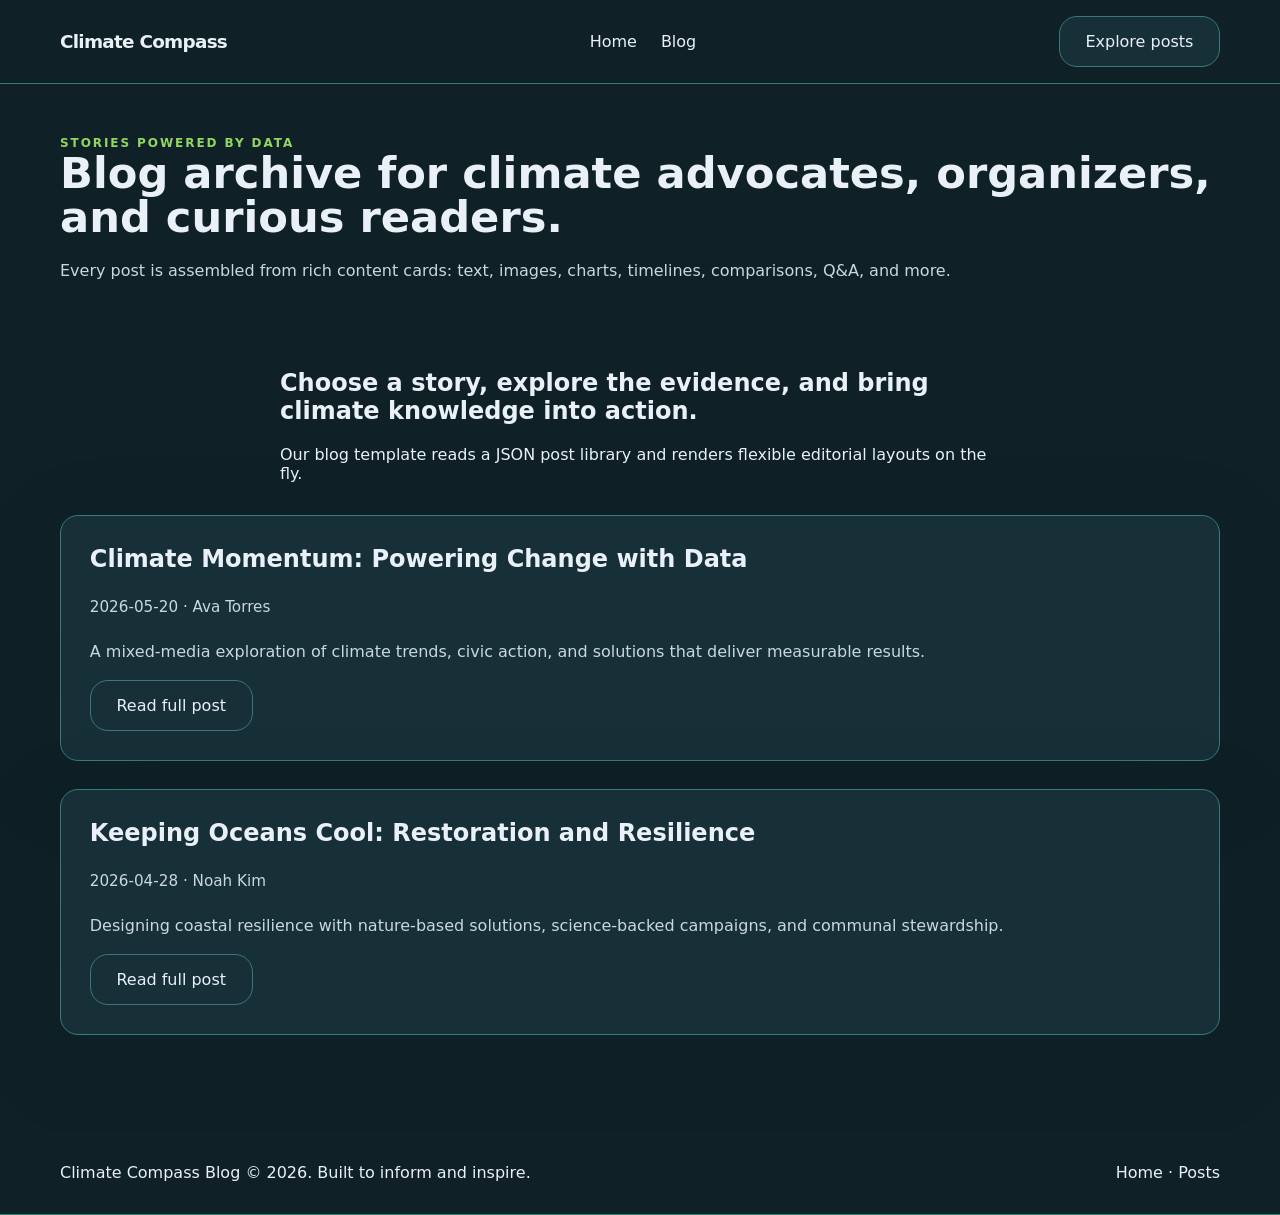
==== blog.html @ 707732d9 "create website" ====
<!DOCTYPE html>
<html lang="en">
<head>
  <meta charset="UTF-8" />
  <meta name="viewport" content="width=device-width, initial-scale=1.0" />
  <title>Climate Compass Blog | Stories & Data</title>
  <link rel="stylesheet" href="styles.css" />
</head>
<body>
  <header class="site-header">
    <div class="container header-inner">
      <a class="brand" href="index.html">Climate Compass</a>
      <nav class="nav-links">
        <a href="index.html">Home</a>
        <a href="blog.html">Blog</a>
      </nav>
      <a class="button button-secondary" href="#posts">Explore posts</a>
    </div>
  </header>

  <main>
    <section class="page-hero">
      <div class="container">
        <span class="eyebrow">Stories powered by data</span>
        <h1>Blog archive for climate advocates, organizers, and curious readers.</h1>
        <p>Every post is assembled from rich content cards: text, images, charts, timelines, comparisons, Q&A, and more.</p>
      </div>
    </section>

    <section class="container blog-intro">
      <div class="blog-meta">
        <div class="blog-summary">
          <h2>Choose a story, explore the evidence, and bring climate knowledge into action.</h2>
          <p>Our blog template reads a JSON post library and renders flexible editorial layouts on the fly.</p>
        </div>
      </div>
    </section>

    <section id="posts" class="container" aria-live="polite">
      <div id="post-list" class="post-list"></div>
      <div id="post-content" class="post-content"></div>
    </section>
  </main>

  <footer class="site-footer">
    <div class="container footer-grid">
      <p>Climate Compass Blog © 2026. Built to inform and inspire.</p>
      <p><a href="index.html">Home</a> · <a href="#posts">Posts</a></p>
    </div>
  </footer>

  <script src="script.js"></script>
</body>
</html>
---- styles.css ----
:root {
  color-scheme: dark;
  --bg: #0f2026;
  --bg-alt: #173038;
  --surface: #1f3d3d;
  --surface-soft: #387a7a;
  --text: #e9f0f7;
  --muted: #c8d7e0;
  --accent: #92d662;
  --accent-strong: #de5536;
  --border: #387a7a;
  --shadow: 0 24px 80px rgba(15, 32, 38, 0.28);
  --radius: 18px;
  font-family: Inter, system-ui, -apple-system, BlinkMacSystemFont, "Segoe UI", sans-serif;
}

* {
  box-sizing: border-box;
}

html {
  scroll-behavior: smooth;
}

body {
  margin: 0;
  min-height: 100vh;
  background: var(--bg);
  color: var(--text);
}

img {
  max-width: 100%;
  display: block;
}

a {
  color: inherit;
  text-decoration: none;
}

button,
input,
textarea,
select {
  font: inherit;
}

.container {
  width: min(1160px, calc(100% - 2rem));
  margin: 0 auto;
}

.site-header,
.site-footer {
  position: sticky;
  top: 0;
  z-index: 10;
  backdrop-filter: blur(16px);
  background: var(--bg);
  border-bottom: 1px solid var(--surface-soft);
}

.header-inner,
.footer-grid {
  display: flex;
  align-items: center;
  justify-content: space-between;
  gap: 1rem;
  padding: 1rem 0;
}

.brand {
  font-weight: 700;
  letter-spacing: -.04em;
  font-size: 1.15rem;
}

.nav-links {
  display: flex;
  gap: 1.5rem;
  flex-wrap: wrap;
  align-items: center;
}

.page-hero,
.hero {
  padding: 4rem 0;
}

.hero-grid,
.impact-grid,
.grid-3,
.stat-grid {
  display: grid;
  gap: 1.5rem;
}

.hero-grid {
  grid-template-columns: 1.1fr 0.9fr;
  align-items: center;
}

.hero-copy h1,
.page-hero h1 {
  font-size: clamp(2.7rem, 3vw, 4.4rem);
  line-height: 1.02;
  margin: 0;
}

.eyebrow {
  color: var(--accent);
  text-transform: uppercase;
  font-weight: 700;
  letter-spacing: 0.16em;
  font-size: 0.75rem;
}

.hero-copy p,
.section-intro p,
.page-hero p,
.spotlight-card p,
.feature-card p,
.stat-box p,
.post-card p {
  color: var(--muted);
  line-height: 1.85;
}

.hero-actions {
  display: flex;
  flex-wrap: wrap;
  gap: 1rem;
  margin-top: 1.75rem;
}

.button {
  border: none;
  display: inline-flex;
  align-items: center;
  justify-content: center;
  padding: 0.95rem 1.6rem;
  border-radius: 18px;
  cursor: pointer;
  transition: transform 0.2s ease, box-shadow 0.2s ease, background 0.2s ease;
}

.button:hover {
  transform: translateY(-1px);
}

.button-primary {
  background: var(--accent);
  color: var(--bg);
  box-shadow: 0 18px 40px rgba(15, 32, 38, 0.25);
}

.button-secondary,
.button-ghost {
  background: var(--bg-alt);
  color: var(--text);
  border: 1px solid var(--surface-soft);
}

.button-ghost:hover,
.button-secondary:hover {
  background: var(--surface);
}

.hero-media {
  display: grid;
  gap: 1rem;
}

.hero-card,
.feature-card,
.spotlight-card,
.post-card,
.content-card,
.timeline-event,
.qa-item,
.chart-card {
  background: var(--bg-alt);
  border: 1px solid var(--border);
  border-radius: var(--radius);
  box-shadow: var(--shadow);
  padding: 1.8rem;
}

.hero-card {
  min-height: 340px;
  display: flex;
  flex-direction: column;
  justify-content: space-between;
}

.hero-card-label {
  color: var(--accent);
  font-weight: 700;
  letter-spacing: 0.08em;
  text-transform: uppercase;
  margin-bottom: 1rem;
}

.section-light,
.page-hero,
.spotlight-section,
.post-content {
  padding: 3rem 0;
}

.section-light {
  background: #173038;
}

.section-dark {
  padding: 3rem 0;
}

.section-dark .container {
  display: grid;
  gap: 2rem;
}

.section-intro,
.blog-intro {
  max-width: 720px;
  margin-bottom: 2rem;
}

.grid-3 {
  grid-template-columns: repeat(3, minmax(0, 1fr));
}

.feature-card {
  min-height: 220px;
}

.impact-grid {
  grid-template-columns: 1.1fr 0.9fr;
  align-items: stretch;
}

.impact-stat-grid {
  display: grid;
  grid-template-columns: repeat(3, minmax(0, 1fr));
  gap: 1rem;
}

.stat-box {
  padding: 1.6rem;
  border-radius: 24px;
  background: #1f3d3d;
}

.stat-box strong {
  display: block;
  font-size: 2rem;
  margin-bottom: 0.7rem;
}

.spotlight-section {
  display: flex;
  justify-content: center;
}

.spotlight-card {
  display: grid;
  grid-template-columns: 1fr auto;
  gap: 1.5rem;
  align-items: center;
  padding: 2rem;
}

.post-list,
.post-content {
  display: grid;
  gap: 1.75rem;
}

.post-card {
  padding: 1.8rem;
}

.post-card h2,
.post-card h3,
.content-card h3,
.content-card h4,
.chart-card h3,
.timeline-event h4,
.qa-item h4 {
  margin-top: 0;
}

.post-card .meta,
.content-card .meta {
  color: var(--muted);
  font-size: 0.95rem;
  margin-bottom: 1rem;
}

.post-card p,
.content-card p {
  margin: 0.85rem 0;
}

.card-row {
  display: grid;
  gap: 1rem;
}

.card-row.columns-2 {
  grid-template-columns: repeat(2, minmax(0, 1fr));
}

.figure-grid {
  display: grid;
  gap: 1rem;
}

.figure-grid.columns-2 {
  grid-template-columns: repeat(2, minmax(0, 1fr));
}

.figure-grid img {
  border-radius: 20px;
  object-fit: cover;
  aspect-ratio: 4 / 3;
}

.figure-grid .figure-caption {
  font-size: 0.95rem;
  color: var(--muted);
  margin-top: 0.7rem;
}

.carousel {
  position: relative;
  overflow: hidden;
  border-radius: 24px;
}

.carousel img {
  width: 100%;
  display: block;
}

.carousel-controls {
  position: absolute;
  inset: 0;
  display: flex;
  justify-content: space-between;
  align-items: center;
  padding: 0 1rem;
  pointer-events: none;
}

.carousel-button {
  pointer-events: auto;
  background: #0f2026;
  border: none;
  color: #fff;
  width: 2.4rem;
  height: 2.4rem;
  border-radius: 999px;
  display: grid;
  place-items: center;
}

.chart-card {
  padding: 1.75rem;
}

.chart-canvas,
.radar-canvas,
.scatter-canvas {
  width: 100%;
  max-width: 100%;
  height: 320px;
}

.table-chart {
  width: 100%;
  border-collapse: collapse;
}

.table-chart th,
.table-chart td {
  padding: 0.95rem 0.85rem;
  border-bottom: 1px solid #387a7a;
}

.table-chart th {
  text-align: left;
  color: var(--accent);
}

.big-number {
  display: grid;
  gap: 0.75rem;
}

.big-number strong {
  font-size: clamp(2.4rem, 5vw, 3.5rem);
  line-height: 1;
}

.quote-block {
  position: relative;
  padding-left: 1.2rem;
  border-left: 4px solid var(--accent);
}

.quote-block p {
  font-size: 1.1rem;
  color: var(--text);
}

.quote-block cite {
  display: block;
  margin-top: 1rem;
  color: var(--muted);
  font-size: 0.95rem;
}

.comparison-grid {
  display: grid;
  gap: 1rem;
  background: #0f2026;
  padding: 1.6rem;
  border-radius: 24px;
}

.comparison-card {
  padding: 1rem;
  background: #1f3d3d;
  border-radius: 20px;
}

.link-embed {
  display: grid;
  gap: 1rem;
  background: #173038;
  padding: 1.5rem;
  border-radius: 24px;
}

.link-embed a {
  color: var(--accent);
  font-weight: 600;
}

.timeline-list {
  display: grid;
  gap: 1rem;
}

.timeline-event {
  display: grid;
  gap: 0.5rem;
  grid-template-columns: 1fr;
}

.timeline-event .timeline-meta {
  display: flex;
  gap: 1rem;
  align-items: center;
  font-size: 0.95rem;
  color: var(--muted);
}

.timeline-event img {
  width: 100%;
  border-radius: 18px;
  object-fit: cover;
  aspect-ratio: 16 / 9;
}

.qa-list {
  display: grid;
  gap: 1rem;
}

.qa-item {
  padding: 1.4rem;
}

.qa-item h4 {
  margin-bottom: 0.4rem;
}

.qa-item p {
  margin: 0;
}

@media (max-width: 900px) {
  .hero-grid,
  .impact-grid,
  .grid-3,
  .card-row.columns-2,
  .impact-stat-grid,
  .section-dark .container {
    grid-template-columns: 1fr;
  }

  .header-inner,
  .footer-grid {
    flex-direction: column;
    align-items: stretch;
  }

  .nav-links {
    justify-content: center;
  }
}

@media (max-width: 640px) {
  .hero,
  .page-hero,
  .section-light,
  .section-dark,
  .spotlight-section,
  .post-content {
    padding: 2.5rem 0;
  }

  .hero-copy h1,
  .page-hero h1 {
    font-size: 2.5rem;
  }

  .button {
    width: 100%;
  }
}
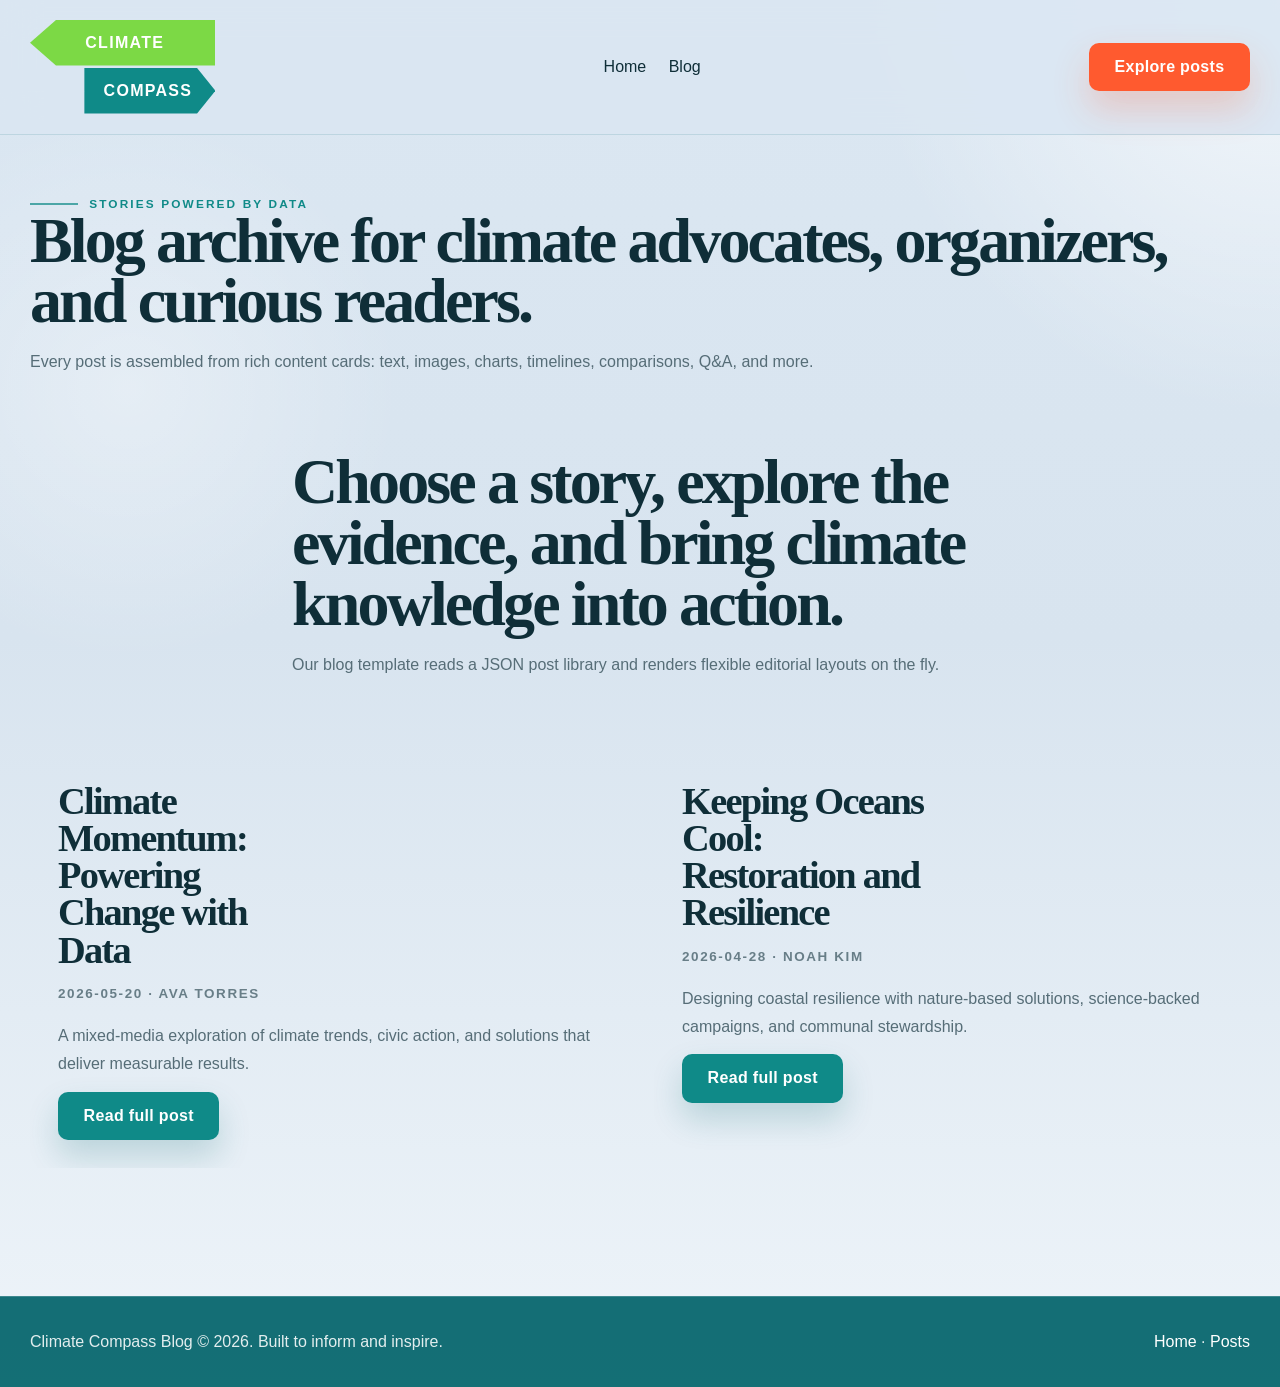
==== commit a173437e: "e" ====
--- a/blog.html
+++ b/blog.html
@@ -6,10 +6,13 @@
   <title>Climate Compass Blog | Stories & Data</title>
   <link rel="stylesheet" href="styles.css" />
 </head>
-<body>
+<body class="blog-page">
   <header class="site-header">
     <div class="container header-inner">
-      <a class="brand" href="index.html">Climate Compass</a>
+      <a class="brand" href="index.html" aria-label="Climate Compass home">
+        <span class="brand-chip brand-chip-lime">Climate</span>
+        <span class="brand-chip brand-chip-teal">Compass</span>
+      </a>
       <nav class="nav-links">
         <a href="index.html">Home</a>
         <a href="blog.html">Blog</a>
--- a/styles.css
+++ b/styles.css
@@ -1,17 +1,21 @@
 :root {
-  color-scheme: dark;
-  --bg: #0f2026;
-  --bg-alt: #173038;
-  --surface: #1f3d3d;
-  --surface-soft: #387a7a;
-  --text: #e9f0f7;
-  --muted: #c8d7e0;
-  --accent: #92d662;
-  --accent-strong: #de5536;
-  --border: #387a7a;
-  --shadow: 0 24px 80px rgba(15, 32, 38, 0.28);
-  --radius: 18px;
-  font-family: Inter, system-ui, -apple-system, BlinkMacSystemFont, "Segoe UI", sans-serif;
+  color-scheme: light;
+  --sky: #dbe7f2;
+  --sky-bright: #eef4f9;
+  --ink: #0f2e38;
+  --ink-soft: #566d77;
+  --sea: #0f8a88;
+  --sea-deep: #0c6a70;
+  --lime: #7cd945;
+  --coral: #ff5a2f;
+  --card: rgba(255, 255, 255, 0.72);
+  --card-strong: rgba(255, 255, 255, 0.9);
+  --border: rgba(15, 46, 56, 0.12);
+  --shadow: 0 24px 60px rgba(7, 79, 85, 0.12);
+  --radius: 30px;
+  --radius-sm: 22px;
+  --font-display: "Iowan Old Style", "Palatino Linotype", "Book Antiqua", Georgia, serif;
+  --font-body: "Avenir Next", "Segoe UI", "Helvetica Neue", Arial, sans-serif;
 }
 
 * {
@@ -25,13 +29,17 @@
 body {
   margin: 0;
   min-height: 100vh;
-  background: var(--bg);
-  color: var(--text);
+  color: var(--ink);
+  font-family: var(--font-body);
+  background:
+    radial-gradient(circle at top right, rgba(255, 255, 255, 0.7), transparent 22%),
+    radial-gradient(circle at 10% 28%, rgba(255, 255, 255, 0.32), transparent 18%),
+    linear-gradient(180deg, var(--sky) 0%, #d8e4ef 46%, var(--sky-bright) 100%);
 }
 
 img {
+  display: block;
   max-width: 100%;
-  display: block;
 }
 
 a {
@@ -47,18 +55,25 @@
 }
 
 .container {
-  width: min(1160px, calc(100% - 2rem));
+  width: min(1220px, calc(100% - 2rem));
   margin: 0 auto;
 }
 
-.site-header,
-.site-footer {
+.site-header {
   position: sticky;
   top: 0;
-  z-index: 10;
-  backdrop-filter: blur(16px);
-  background: var(--bg);
-  border-bottom: 1px solid var(--surface-soft);
+  z-index: 40;
+  backdrop-filter: blur(18px);
+  background: rgba(219, 231, 242, 0.92);
+  border-bottom: 1px solid rgba(12, 106, 112, 0.14);
+}
+
+.site-footer {
+  position: relative;
+  z-index: 5;
+  background: rgba(12, 106, 112, 0.96);
+  color: rgba(255, 255, 255, 0.88);
+  border-top: 1px solid rgba(255, 255, 255, 0.18);
 }
 
 .header-inner,
@@ -66,54 +81,266 @@
   display: flex;
   align-items: center;
   justify-content: space-between;
-  gap: 1rem;
-  padding: 1rem 0;
+  gap: 1.5rem;
+  padding: 1.25rem 0;
 }
 
 .brand {
-  font-weight: 700;
-  letter-spacing: -.04em;
-  font-size: 1.15rem;
+  display: grid;
+  gap: 0.15rem;
+  width: fit-content;
+}
+
+.brand-chip {
+  display: inline-flex;
+  align-items: center;
+  justify-content: center;
+  min-height: 2.85rem;
+  padding: 0.5rem 1.2rem;
+  color: #fff;
+  font-size: clamp(1rem, 1.25vw, 1.42rem);
+  font-weight: 800;
+  letter-spacing: 0.08em;
+  text-transform: uppercase;
+  line-height: 1;
+}
+
+.brand-chip-lime {
+  background: var(--lime);
+  clip-path: polygon(14% 0, 100% 0, 100% 100%, 14% 100%, 0 50%);
+  padding-left: 1.45rem;
+}
+
+.brand-chip-teal {
+  margin-left: 3.4rem;
+  background: var(--sea);
+  clip-path: polygon(0 0, 86% 0, 100% 50%, 86% 100%, 0 100%);
+  padding-right: 1.45rem;
 }
 
 .nav-links {
   display: flex;
-  gap: 1.5rem;
   flex-wrap: wrap;
   align-items: center;
-}
-
+  gap: 1.4rem;
+}
+
+.nav-links a {
+  position: relative;
+  padding: 0.25rem 0;
+  font-size: 1rem;
+}
+
+.nav-links a::after {
+  content: "";
+  position: absolute;
+  left: 0;
+  bottom: -0.32rem;
+  width: 100%;
+  height: 2px;
+  background: var(--lime);
+  transform: scaleX(0);
+  transform-origin: left;
+  transition: transform 0.2s ease;
+}
+
+.nav-links a:hover::after,
+.nav-links a:focus-visible::after {
+  transform: scaleX(1);
+}
+
+.button {
+  display: inline-flex;
+  align-items: center;
+  justify-content: center;
+  border: none;
+  border-radius: 10px;
+  padding: 0.95rem 1.6rem;
+  font-weight: 700;
+  letter-spacing: 0.02em;
+  cursor: pointer;
+  transition: transform 0.18s ease, box-shadow 0.18s ease, background 0.18s ease, color 0.18s ease;
+}
+
+.button:hover,
+.button:focus-visible {
+  transform: translateY(-1px);
+}
+
+.button-primary {
+  background: var(--coral);
+  color: #fff;
+  box-shadow: 0 18px 36px rgba(255, 90, 47, 0.28);
+}
+
+.button-secondary {
+  background: var(--sea);
+  color: #fff;
+  box-shadow: 0 16px 32px rgba(12, 106, 112, 0.2);
+}
+
+.site-header .button-secondary {
+  background: var(--coral);
+  box-shadow: 0 18px 36px rgba(255, 90, 47, 0.24);
+}
+
+.button-ghost {
+  background: rgba(255, 255, 255, 0.14);
+  color: #fff;
+  border: 1px solid rgba(255, 255, 255, 0.28);
+}
+
+.button-ghost:hover,
+.button-secondary:hover {
+  box-shadow: 0 18px 38px rgba(7, 79, 85, 0.18);
+}
+
+.hero,
 .page-hero,
+.section-light,
+.section-dark,
+.spotlight-section,
+.post-content {
+  position: relative;
+}
+
 .hero {
-  padding: 4rem 0;
+  overflow: hidden;
+  min-height: min(54rem, calc(100vh - 5.5rem));
+  padding: clamp(4rem, 8vw, 6rem) 0 5rem;
+  color: #fff;
+  background: linear-gradient(180deg, rgba(16, 145, 147, 0.92) 0%, rgba(10, 119, 124, 0.96) 100%);
+}
+
+.hero::before {
+  content: "";
+  position: absolute;
+  inset: 0;
+  background:
+    linear-gradient(180deg, rgba(255, 255, 255, 0.08), transparent 38%),
+    radial-gradient(circle at 20% 78%, rgba(4, 78, 83, 0.62) 0 17%, transparent 41%),
+    radial-gradient(circle at 44% 82%, rgba(5, 82, 88, 0.64) 0 18%, transparent 42%),
+    radial-gradient(circle at 82% 77%, rgba(6, 96, 100, 0.42) 0 18%, transparent 44%),
+    radial-gradient(circle at 64% 30%, rgba(255, 255, 255, 0.06), transparent 20%);
+  opacity: 1;
+}
+
+.hero::after {
+  content: "";
+  position: absolute;
+  left: -5%;
+  right: -5%;
+  bottom: -8rem;
+  height: 19rem;
+  background:
+    radial-gradient(circle at 18% 60%, rgba(235, 246, 248, 0.32) 0 18%, transparent 35%),
+    radial-gradient(circle at 39% 72%, rgba(224, 241, 244, 0.28) 0 20%, transparent 38%),
+    radial-gradient(circle at 64% 62%, rgba(233, 248, 250, 0.26) 0 18%, transparent 34%),
+    radial-gradient(circle at 82% 55%, rgba(235, 246, 248, 0.28) 0 20%, transparent 36%);
+  filter: blur(8px);
+}
+
+.hero .container,
+.page-hero .container,
+.section-dark .container {
+  position: relative;
+  z-index: 1;
 }
 
 .hero-grid,
 .impact-grid,
 .grid-3,
-.stat-grid {
+.post-list,
+.card-row,
+.impact-stat-grid,
+.comparison-grid {
   display: grid;
   gap: 1.5rem;
 }
 
 .hero-grid {
-  grid-template-columns: 1.1fr 0.9fr;
+  grid-template-columns: minmax(0, 1.2fr) minmax(320px, 0.8fr);
+  align-items: end;
+}
+
+.hero-copy {
+  max-width: 760px;
+}
+
+.hero-copy h1,
+.page-hero h1,
+.section-intro h2,
+.impact-grid h2,
+.blog-summary h2,
+.spotlight-card h2,
+.post-card h2,
+.post-card h3,
+.content-card h3,
+.chart-card h3,
+.quote-block p,
+.feature-card h3 {
+  margin-top: 0;
+  font-family: var(--font-display);
+  letter-spacing: -0.045em;
+}
+
+.hero-copy h1 {
+  margin: 0.7rem 0 1rem;
+  max-width: 10ch;
+  font-size: clamp(3.7rem, 8vw, 7.25rem);
+  line-height: 0.88;
+}
+
+.page-hero {
+  padding: 3.5rem 0 2rem;
+}
+
+.page-hero .container {
+  padding: 0;
+  background: transparent;
+  border: none;
+  border-radius: 0;
+  box-shadow: none;
+  backdrop-filter: none;
+}
+
+.page-hero h1,
+.section-intro h2,
+.impact-grid h2,
+.blog-summary h2,
+.spotlight-card h2 {
+  margin-bottom: 0.9rem;
+  font-size: clamp(2.5rem, 5vw, 4.6rem);
+  line-height: 0.95;
+}
+
+.eyebrow {
+  display: inline-flex;
   align-items: center;
-}
-
-.hero-copy h1,
-.page-hero h1 {
-  font-size: clamp(2.7rem, 3vw, 4.4rem);
-  line-height: 1.02;
-  margin: 0;
-}
-
-.eyebrow {
-  color: var(--accent);
+  gap: 0.7rem;
+  font-size: 0.74rem;
+  font-weight: 800;
+  letter-spacing: 0.18em;
   text-transform: uppercase;
-  font-weight: 700;
-  letter-spacing: 0.16em;
-  font-size: 0.75rem;
+}
+
+.eyebrow::before {
+  content: "";
+  width: 3rem;
+  height: 2px;
+  background: currentColor;
+  opacity: 0.7;
+}
+
+.hero .eyebrow {
+  color: rgba(255, 255, 255, 0.82);
+}
+
+.page-hero .eyebrow,
+.section-intro .eyebrow,
+.impact-grid .eyebrow,
+.spotlight-card .eyebrow {
+  color: var(--sea);
 }
 
 .hero-copy p,
@@ -122,49 +349,28 @@
 .spotlight-card p,
 .feature-card p,
 .stat-box p,
-.post-card p {
-  color: var(--muted);
-  line-height: 1.85;
+.post-card p,
+.content-card p,
+.blog-summary p,
+.timeline-event .timeline-meta,
+.link-embed p,
+.qa-item p,
+.figure-caption {
+  color: var(--ink-soft);
+  line-height: 1.75;
+}
+
+.hero-copy p,
+.hero-card p,
+.hero-card span {
+  color: rgba(255, 255, 255, 0.82);
 }
 
 .hero-actions {
   display: flex;
   flex-wrap: wrap;
   gap: 1rem;
-  margin-top: 1.75rem;
-}
-
-.button {
-  border: none;
-  display: inline-flex;
-  align-items: center;
-  justify-content: center;
-  padding: 0.95rem 1.6rem;
-  border-radius: 18px;
-  cursor: pointer;
-  transition: transform 0.2s ease, box-shadow 0.2s ease, background 0.2s ease;
-}
-
-.button:hover {
-  transform: translateY(-1px);
-}
-
-.button-primary {
-  background: var(--accent);
-  color: var(--bg);
-  box-shadow: 0 18px 40px rgba(15, 32, 38, 0.25);
-}
-
-.button-secondary,
-.button-ghost {
-  background: var(--bg-alt);
-  color: var(--text);
-  border: 1px solid var(--surface-soft);
-}
-
-.button-ghost:hover,
-.button-secondary:hover {
-  background: var(--surface);
+  margin-top: 1.9rem;
 }
 
 .hero-media {
@@ -179,52 +385,78 @@
 .content-card,
 .timeline-event,
 .qa-item,
-.chart-card {
-  background: var(--bg-alt);
-  border: 1px solid var(--border);
-  border-radius: var(--radius);
-  box-shadow: var(--shadow);
-  padding: 1.8rem;
+.chart-card,
+.blog-meta {
+  background: transparent;
+  border: none;
+  border-radius: 0;
+  box-shadow: none;
+  backdrop-filter: none;
 }
 
 .hero-card {
-  min-height: 340px;
+  padding: 2rem;
+  color: #fff;
+  background: transparent;
+}
+
+.hero-card h2 {
+  margin: 0;
+  max-width: 10ch;
+  font-family: var(--font-display);
+  font-size: clamp(2rem, 3.2vw, 3rem);
+  line-height: 0.97;
+  letter-spacing: -0.04em;
+}
+
+.hero-card-label {
+  margin: 0 0 1rem;
+  color: rgba(255, 255, 255, 0.68);
+  font-size: 0.76rem;
+  font-weight: 800;
+  letter-spacing: 0.18em;
+  text-transform: uppercase;
+}
+
+.metric-list {
+  list-style: none;
+  margin: 1.45rem 0 0;
+  padding: 0;
+  display: grid;
+  gap: 0.4rem;
+}
+
+.metric-list li {
   display: flex;
-  flex-direction: column;
+  align-items: baseline;
   justify-content: space-between;
-}
-
-.hero-card-label {
-  color: var(--accent);
-  font-weight: 700;
-  letter-spacing: 0.08em;
-  text-transform: uppercase;
-  margin-bottom: 1rem;
+  gap: 1rem;
+  padding: 1rem 0;
+  border-top: 1px solid rgba(255, 255, 255, 0.16);
+}
+
+.metric-list strong {
+  font-family: var(--font-display);
+  font-size: 2rem;
+  line-height: 0.9;
+  letter-spacing: -0.04em;
+}
+
+.metric-list span {
+  max-width: 13rem;
+  text-align: right;
 }
 
 .section-light,
-.page-hero,
+.section-dark,
 .spotlight-section,
 .post-content {
-  padding: 3rem 0;
-}
-
-.section-light {
-  background: #173038;
-}
-
-.section-dark {
-  padding: 3rem 0;
-}
-
-.section-dark .container {
-  display: grid;
-  gap: 2rem;
+  padding: 4rem 0;
 }
 
 .section-intro,
 .blog-intro {
-  max-width: 720px;
+  max-width: 760px;
   margin-bottom: 2rem;
 }
 
@@ -232,31 +464,96 @@
   grid-template-columns: repeat(3, minmax(0, 1fr));
 }
 
+.feature-card,
+.spotlight-card,
+.post-card,
+.content-card,
+.chart-card {
+  padding: 1.75rem;
+}
+
 .feature-card {
-  min-height: 220px;
+  min-height: 15rem;
+  position: relative;
+  overflow: hidden;
+}
+
+.feature-card::after {
+  content: "";
+  position: absolute;
+  right: -2rem;
+  bottom: -2rem;
+  width: 8rem;
+  height: 8rem;
+  border-radius: 50%;
+  background: radial-gradient(circle, rgba(124, 217, 69, 0.34), transparent 70%);
+}
+
+.feature-card h3 {
+  margin-bottom: 0.8rem;
+  font-size: 2rem;
+  line-height: 1;
+}
+
+.section-dark .container {
+  padding: 0;
+  background: transparent;
+  border: none;
+  border-radius: 0;
+  box-shadow: none;
+  backdrop-filter: none;
+  overflow: hidden;
+}
+
+.section-dark .container::before {
+  content: "";
+  position: absolute;
+  inset: 0;
+  background:
+    radial-gradient(circle at 20% 100%, rgba(15, 140, 136, 0.1), transparent 26%),
+    radial-gradient(circle at 88% 12%, rgba(124, 217, 69, 0.14), transparent 24%);
+  pointer-events: none;
 }
 
 .impact-grid {
-  grid-template-columns: 1.1fr 0.9fr;
-  align-items: stretch;
+  grid-template-columns: minmax(0, 1fr) minmax(300px, 0.92fr);
+  align-items: start;
 }
 
 .impact-stat-grid {
-  display: grid;
-  grid-template-columns: repeat(3, minmax(0, 1fr));
-  gap: 1rem;
+  grid-template-columns: 1fr;
+  gap: 0.8rem;
+  padding: 0;
+  background: transparent;
+  border: none;
+  border-radius: 0;
+  box-shadow: none;
 }
 
 .stat-box {
-  padding: 1.6rem;
-  border-radius: 24px;
-  background: #1f3d3d;
+  padding: 1rem 0;
+  border-radius: 0;
+  border: none;
+  background: transparent;
+}
+
+.stat-box + .stat-box {
+  border-top: 1px solid rgba(15, 46, 56, 0.14);
 }
 
 .stat-box strong {
   display: block;
-  font-size: 2rem;
-  margin-bottom: 0.7rem;
+  margin-bottom: 0.45rem;
+  color: var(--sea);
+  font-family: var(--font-display);
+  font-size: clamp(2rem, 4vw, 3rem);
+  line-height: 0.9;
+  letter-spacing: -0.04em;
+}
+
+.stat-box p {
+  margin: 0;
+  color: var(--ink-soft);
 }
 
 .spotlight-section {
@@ -265,38 +562,70 @@
 }
 
 .spotlight-card {
+  width: min(100%, 1100px);
   display: grid;
   grid-template-columns: 1fr auto;
+  align-items: center;
   gap: 1.5rem;
-  align-items: center;
-  padding: 2rem;
+  background: transparent;
+}
+
+.spotlight-card h2 {
+  max-width: 13ch;
+}
+
+.blog-meta {
+  padding: 1.75rem 2rem;
+}
+
+.blog-summary {
+  max-width: 52rem;
+}
+
+.post-list {
+  grid-template-columns: repeat(2, minmax(0, 1fr));
 }
 
 .post-list,
 .post-content {
-  display: grid;
   gap: 1.75rem;
 }
 
-.post-card {
-  padding: 1.8rem;
-}
-
-.post-card h2,
+.post-content {
+  display: grid;
+}
+
+.post-card,
+.content-card,
+.timeline-event,
+.qa-item,
+.chart-card {
+  overflow: hidden;
+}
+
+.post-card h2 {
+  margin-bottom: 0.8rem;
+  font-size: clamp(2rem, 3vw, 3rem);
+  line-height: 0.97;
+  max-width: 13ch;
+}
+
 .post-card h3,
 .content-card h3,
-.content-card h4,
-.chart-card h3,
-.timeline-event h4,
-.qa-item h4 {
-  margin-top: 0;
+.chart-card h3 {
+  margin-bottom: 0.8rem;
+  font-size: clamp(1.8rem, 2.6vw, 2.5rem);
+  line-height: 0.98;
 }
 
 .post-card .meta,
 .content-card .meta {
-  color: var(--muted);
-  font-size: 0.95rem;
   margin-bottom: 1rem;
+  color: rgba(15, 46, 56, 0.58);
+  font-size: 0.84rem;
+  font-weight: 700;
+  letter-spacing: 0.12em;
+  text-transform: uppercase;
 }
 
 .post-card p,
@@ -304,71 +633,82 @@
   margin: 0.85rem 0;
 }
 
-.card-row {
+.card-row,
+.figure-grid,
+.timeline-list,
+.qa-list {
   display: grid;
   gap: 1rem;
 }
 
-.card-row.columns-2 {
+.card-row.columns-2,
+.figure-grid.columns-2,
+.comparison-grid {
   grid-template-columns: repeat(2, minmax(0, 1fr));
 }
 
-.figure-grid {
-  display: grid;
-  gap: 1rem;
-}
-
-.figure-grid.columns-2 {
-  grid-template-columns: repeat(2, minmax(0, 1fr));
+.figure-grid img,
+.carousel img,
+.timeline-event img {
+  width: 100%;
+  border-radius: 10px;
+  object-fit: cover;
+  box-shadow: none;
 }
 
 .figure-grid img {
-  border-radius: 20px;
-  object-fit: cover;
   aspect-ratio: 4 / 3;
 }
 
-.figure-grid .figure-caption {
-  font-size: 0.95rem;
-  color: var(--muted);
+.figure-caption {
   margin-top: 0.7rem;
+  font-size: 0.94rem;
 }
 
 .carousel {
   position: relative;
   overflow: hidden;
-  border-radius: 24px;
-}
-
-.carousel img {
-  width: 100%;
-  display: block;
+  border-radius: 10px;
+}
+
+.carousel::after {
+  content: "";
+  position: absolute;
+  inset: 0;
+  border: 1px solid rgba(255, 255, 255, 0.38);
+  border-radius: inherit;
+  pointer-events: none;
 }
 
 .carousel-controls {
   position: absolute;
   inset: 0;
   display: flex;
+  align-items: center;
   justify-content: space-between;
-  align-items: center;
   padding: 0 1rem;
   pointer-events: none;
 }
 
 .carousel-button {
+  width: 2.65rem;
+  height: 2.65rem;
+  border: none;
+  border-radius: 10px;
+  display: grid;
+  place-items: center;
   pointer-events: auto;
-  background: #0f2026;
-  border: none;
+  background: rgba(255, 90, 47, 0.95);
   color: #fff;
-  width: 2.4rem;
-  height: 2.4rem;
-  border-radius: 999px;
-  display: grid;
-  place-items: center;
+  box-shadow: 0 12px 28px rgba(255, 90, 47, 0.28);
 }
 
 .chart-card {
-  padding: 1.75rem;
+  background: transparent;
+}
+
+.chart-frame {
+  padding-top: 1rem;
 }
 
 .chart-canvas,
@@ -382,151 +722,231 @@
 .table-chart {
   width: 100%;
   border-collapse: collapse;
+  background: transparent;
+  border-radius: 0;
+  overflow: hidden;
 }
 
 .table-chart th,
 .table-chart td {
   padding: 0.95rem 0.85rem;
-  border-bottom: 1px solid #387a7a;
+  border-bottom: 1px solid rgba(15, 46, 56, 0.1);
+}
+
+.table-chart tr:last-child td {
+  border-bottom: none;
 }
 
 .table-chart th {
   text-align: left;
-  color: var(--accent);
+  color: var(--sea);
+  font-size: 0.8rem;
+  letter-spacing: 0.12em;
+  text-transform: uppercase;
 }
 
 .big-number {
   display: grid;
-  gap: 0.75rem;
+  gap: 0.7rem;
 }
 
 .big-number strong {
-  font-size: clamp(2.4rem, 5vw, 3.5rem);
-  line-height: 1;
+  color: var(--sea);
+  font-family: var(--font-display);
+  font-size: clamp(3rem, 5vw, 5rem);
+  line-height: 0.86;
+  letter-spacing: -0.05em;
 }
 
 .quote-block {
-  position: relative;
   padding-left: 1.2rem;
-  border-left: 4px solid var(--accent);
+  border-left: 4px solid var(--coral);
 }
 
 .quote-block p {
-  font-size: 1.1rem;
-  color: var(--text);
+  margin: 0;
+  font-size: clamp(1.8rem, 3vw, 2.8rem);
+  line-height: 1.05;
+  color: var(--ink);
 }
 
 .quote-block cite {
   display: block;
   margin-top: 1rem;
-  color: var(--muted);
-  font-size: 0.95rem;
+  color: rgba(15, 46, 56, 0.62);
+  font-size: 0.84rem;
+  font-style: normal;
+  font-weight: 700;
+  letter-spacing: 0.12em;
+  text-transform: uppercase;
 }
 
 .comparison-grid {
-  display: grid;
-  gap: 1rem;
-  background: #0f2026;
-  padding: 1.6rem;
-  border-radius: 24px;
+  padding: 0;
+  background: transparent;
+  border-radius: 0;
 }
 
 .comparison-card {
-  padding: 1rem;
-  background: #1f3d3d;
-  border-radius: 20px;
+  padding: 0;
+  background: transparent;
+  border: none;
+  border-radius: 0;
+}
+
+.comparison-card h4,
+.qa-item h4 {
+  margin: 0 0 0.45rem;
 }
 
 .link-embed {
   display: grid;
-  gap: 1rem;
-  background: #173038;
-  padding: 1.5rem;
-  border-radius: 24px;
+  gap: 0.85rem;
+  padding: 0;
+  background: transparent;
+  border: none;
+  border-radius: 0;
 }
 
 .link-embed a {
-  color: var(--accent);
-  font-weight: 600;
-}
-
-.timeline-list {
-  display: grid;
-  gap: 1rem;
+  color: var(--sea);
+  font-weight: 700;
+  word-break: break-word;
 }
 
 .timeline-event {
-  display: grid;
-  gap: 0.5rem;
-  grid-template-columns: 1fr;
+  gap: 0.8rem;
+  padding: 1.35rem;
 }
 
 .timeline-event .timeline-meta {
-  display: flex;
-  gap: 1rem;
-  align-items: center;
-  font-size: 0.95rem;
-  color: var(--muted);
+  display: grid;
+  gap: 0.35rem;
+}
+
+.timeline-event .timeline-meta strong {
+  color: var(--sea);
+  font-size: 0.8rem;
+  letter-spacing: 0.12em;
+  text-transform: uppercase;
 }
 
 .timeline-event img {
-  width: 100%;
-  border-radius: 18px;
-  object-fit: cover;
   aspect-ratio: 16 / 9;
 }
 
-.qa-list {
-  display: grid;
-  gap: 1rem;
-}
-
 .qa-item {
-  padding: 1.4rem;
-}
-
-.qa-item h4 {
-  margin-bottom: 0.4rem;
-}
-
-.qa-item p {
-  margin: 0;
-}
-
-@media (max-width: 900px) {
+  padding: 1.35rem;
+}
+
+.site-footer a {
+  color: #fff;
+}
+
+@media (max-width: 1100px) {
   .hero-grid,
   .impact-grid,
-  .grid-3,
-  .card-row.columns-2,
-  .impact-stat-grid,
-  .section-dark .container {
+  .spotlight-card {
     grid-template-columns: 1fr;
   }
 
+  .hero-copy h1 {
+    max-width: 12ch;
+  }
+
+  .spotlight-card {
+    align-items: start;
+  }
+}
+
+@media (max-width: 900px) {
   .header-inner,
   .footer-grid {
     flex-direction: column;
     align-items: stretch;
   }
 
+  .brand {
+    justify-self: center;
+    align-self: center;
+  }
+
   .nav-links {
     justify-content: center;
   }
+
+  .grid-3,
+  .post-list,
+  .card-row.columns-2,
+  .figure-grid.columns-2,
+  .comparison-grid {
+    grid-template-columns: 1fr;
+  }
 }
 
 @media (max-width: 640px) {
+  .container {
+    width: min(100% - 1.25rem, 1220px);
+  }
+
+  .header-inner,
+  .footer-grid {
+    padding: 1rem 0 1.2rem;
+  }
+
   .hero,
   .page-hero,
   .section-light,
   .section-dark,
   .spotlight-section,
   .post-content {
-    padding: 2.5rem 0;
-  }
-
-  .hero-copy h1,
-  .page-hero h1 {
-    font-size: 2.5rem;
+    padding: 2.75rem 0;
+  }
+
+  .hero-copy h1 {
+    font-size: clamp(3rem, 18vw, 4.6rem);
+  }
+
+  .page-hero h1,
+  .section-intro h2,
+  .impact-grid h2,
+  .blog-summary h2,
+  .spotlight-card h2 {
+    font-size: clamp(2.35rem, 12vw, 3.4rem);
+  }
+
+  .hero-card,
+  .feature-card,
+  .spotlight-card,
+  .post-card,
+  .content-card,
+  .timeline-event,
+  .qa-item,
+  .chart-card,
+  .blog-meta,
+  .section-dark .container,
+  .page-hero .container {
+    padding: 1.35rem;
+  }
+
+  .brand-chip {
+    min-height: 2.4rem;
+    font-size: 0.92rem;
+  }
+
+  .brand-chip-teal {
+    margin-left: 2.7rem;
+  }
+
+  .hero-actions,
+  .metric-list li {
+    flex-direction: column;
+    align-items: stretch;
+  }
+
+  .metric-list span {
+    max-width: none;
+    text-align: left;
   }
 
   .button {
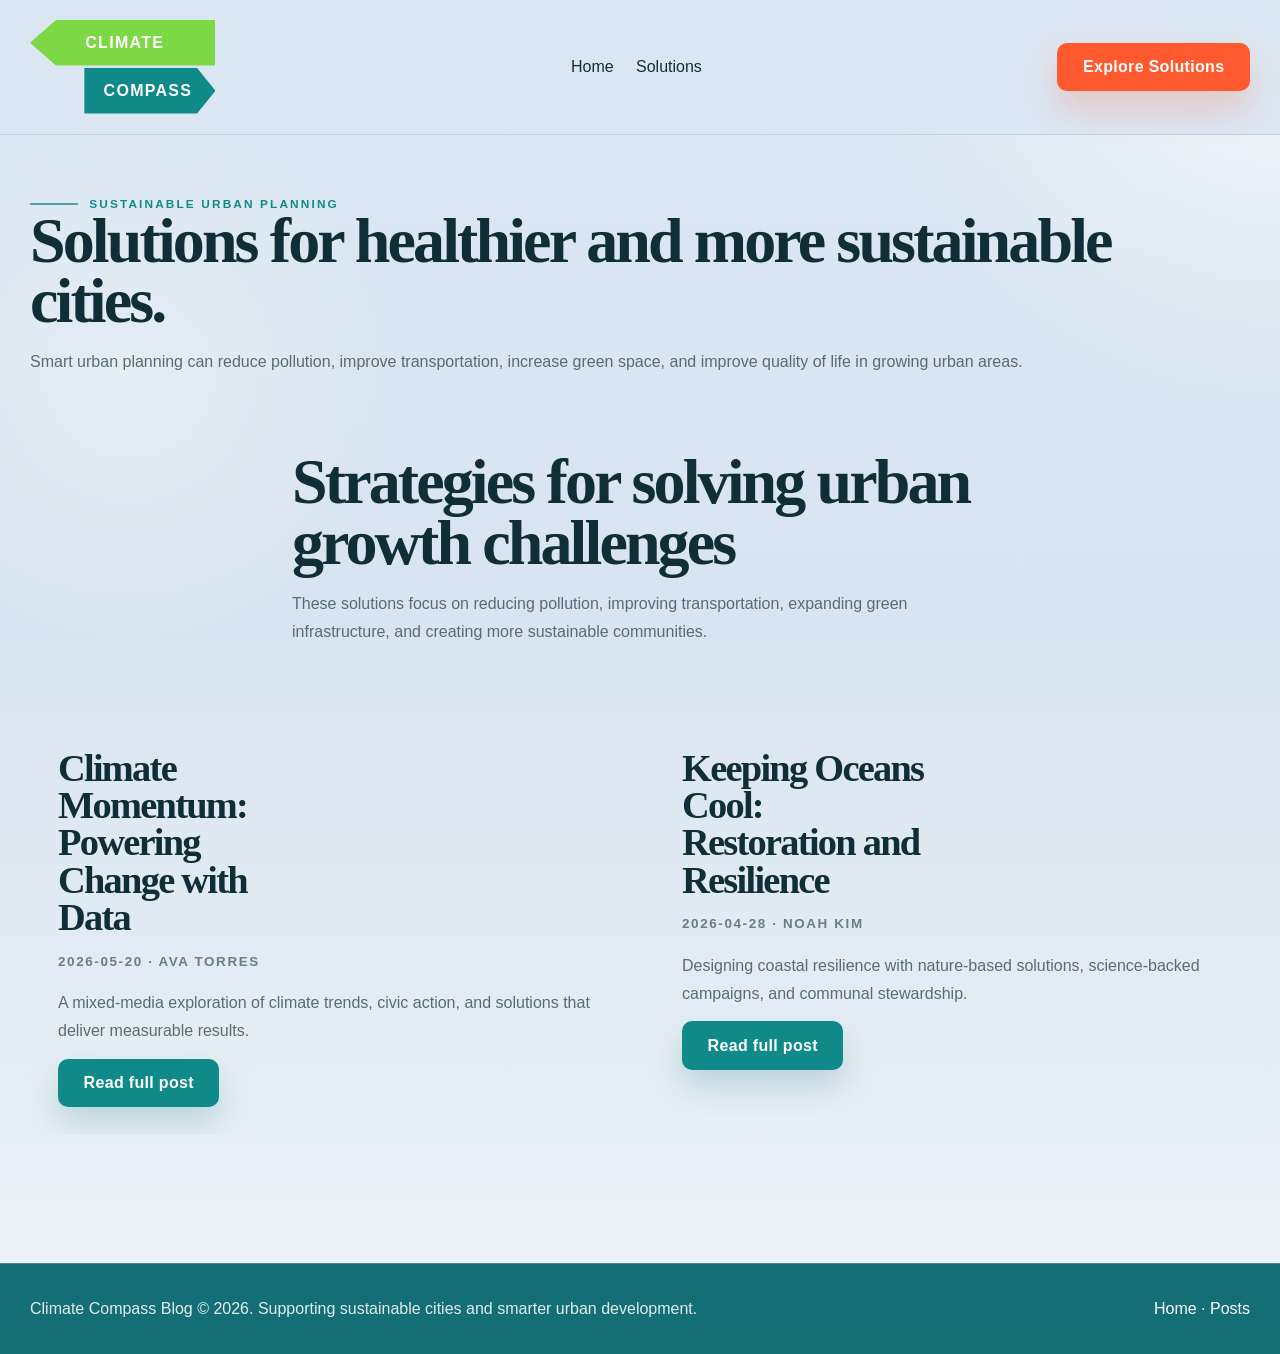
==== commit 5381e520: "Update blog.html" ====
--- a/blog.html
+++ b/blog.html
@@ -3,7 +3,7 @@
 <head>
   <meta charset="UTF-8" />
   <meta name="viewport" content="width=device-width, initial-scale=1.0" />
-  <title>Climate Compass Blog | Stories & Data</title>
+  <title>Climate Compass | Urban Planning Solutions</title>
   <link rel="stylesheet" href="styles.css" />
 </head>
 <body class="blog-page">
@@ -15,26 +15,26 @@
       </a>
       <nav class="nav-links">
         <a href="index.html">Home</a>
-        <a href="blog.html">Blog</a>
+        <a href="blog.html">Solutions</a>
       </nav>
-      <a class="button button-secondary" href="#posts">Explore posts</a>
+      <a class="button button-secondary" href="#posts">Explore Solutions</a>
     </div>
   </header>
 
   <main>
     <section class="page-hero">
       <div class="container">
-        <span class="eyebrow">Stories powered by data</span>
-        <h1>Blog archive for climate advocates, organizers, and curious readers.</h1>
-        <p>Every post is assembled from rich content cards: text, images, charts, timelines, comparisons, Q&A, and more.</p>
+        <span class="eyebrow">Sustainable urban planning</span>
+        <h1>Solutions for healthier and more sustainable cities.</h1>
+        <p>Smart urban planning can reduce pollution, improve transportation, increase green space, and improve quality of life in growing urban areas.</p>
       </div>
     </section>
 
     <section class="container blog-intro">
       <div class="blog-meta">
         <div class="blog-summary">
-          <h2>Choose a story, explore the evidence, and bring climate knowledge into action.</h2>
-          <p>Our blog template reads a JSON post library and renders flexible editorial layouts on the fly.</p>
+          <h2>Strategies for solving urban growth challenges</h2>
+          <p>These solutions focus on reducing pollution, improving transportation, expanding green infrastructure, and creating more sustainable communities.</p>
         </div>
       </div>
     </section>
@@ -47,7 +47,7 @@
 
   <footer class="site-footer">
     <div class="container footer-grid">
-      <p>Climate Compass Blog © 2026. Built to inform and inspire.</p>
+      <p>Climate Compass Blog © 2026. Supporting sustainable cities and smarter urban development.</p>
       <p><a href="index.html">Home</a> · <a href="#posts">Posts</a></p>
     </div>
   </footer>
